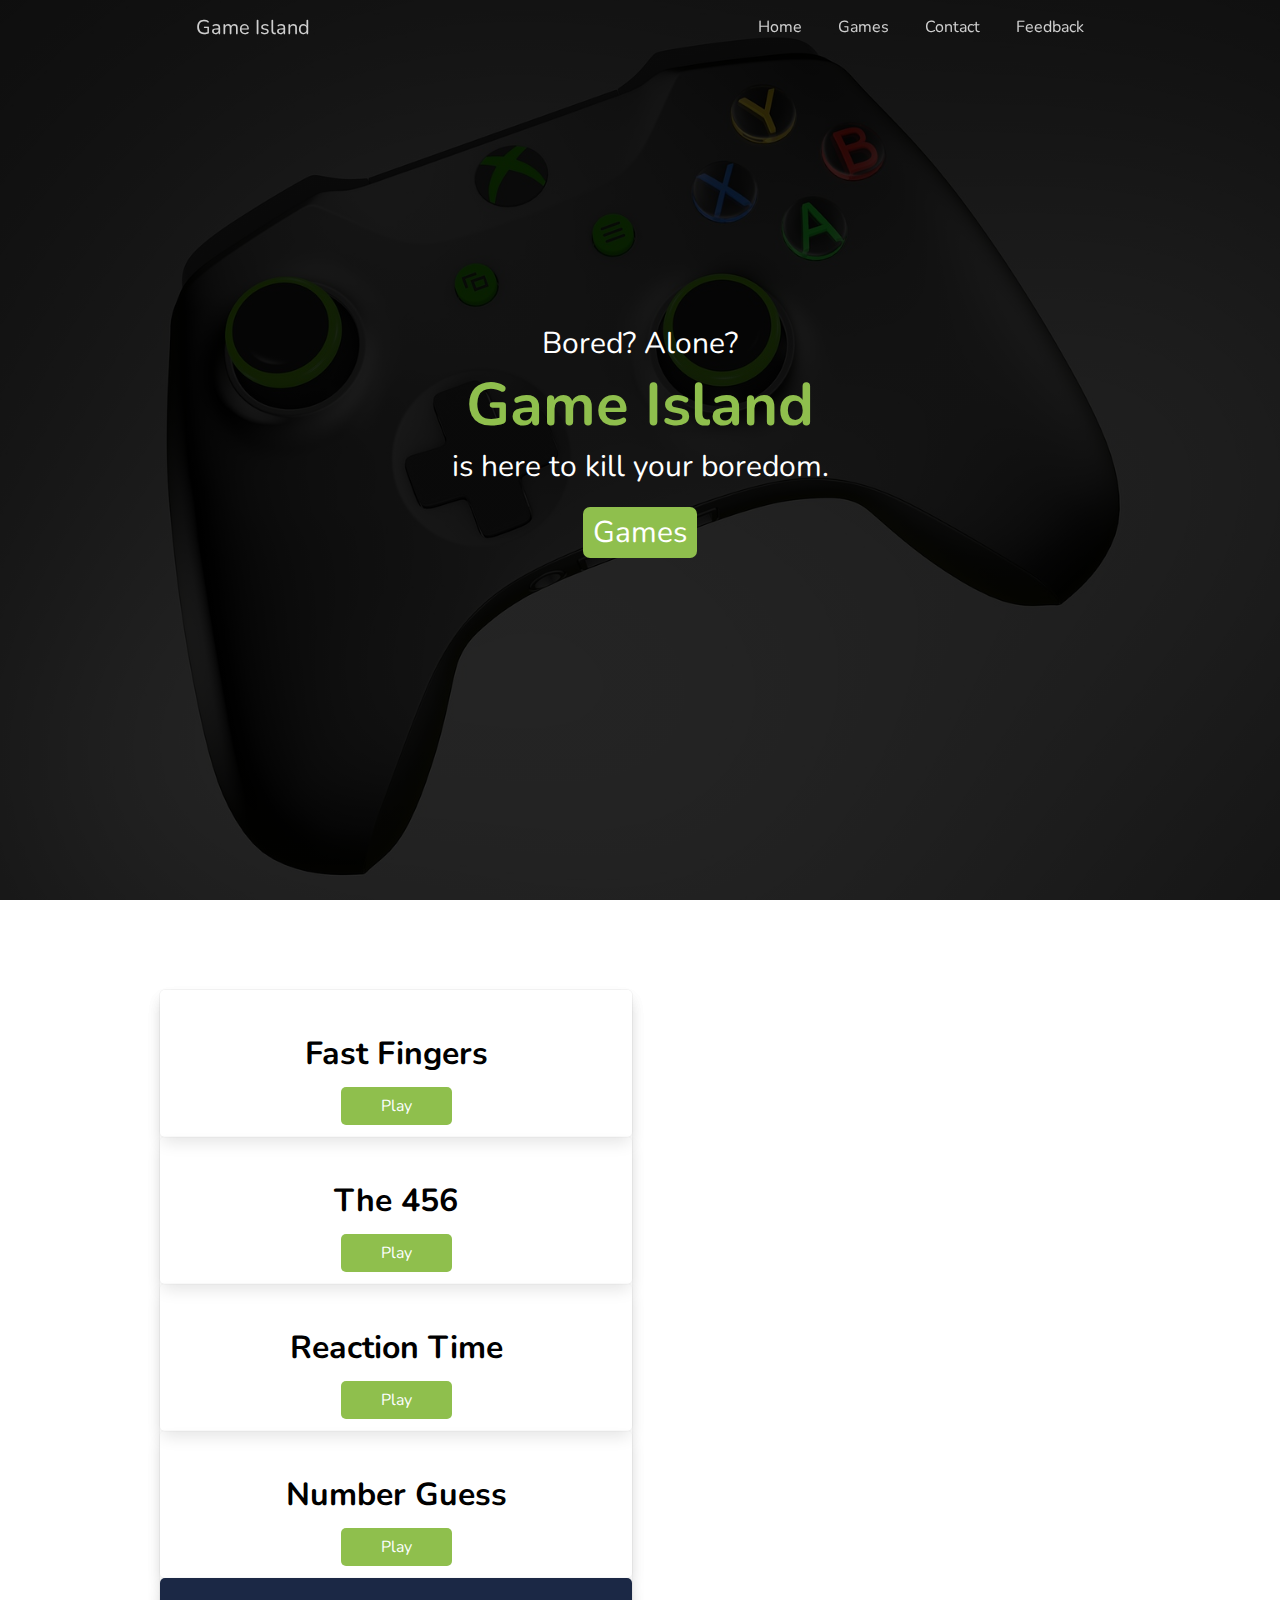
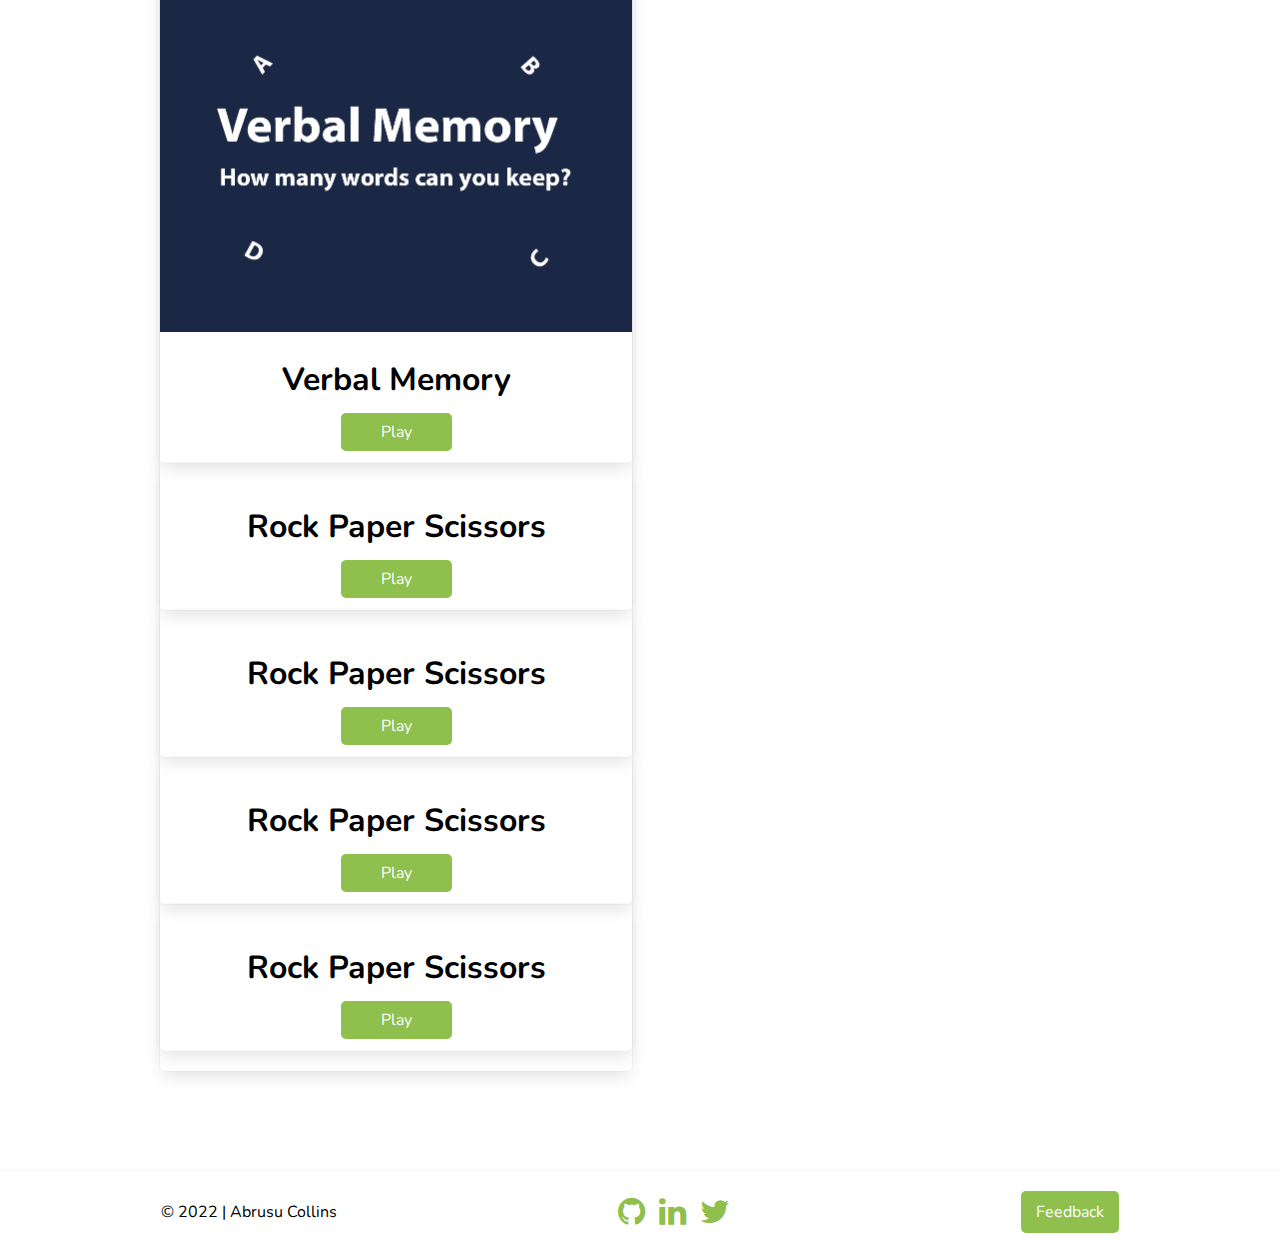
==== Landing/index.html @ 447155a6 "link add" ====
<!DOCTYPE HTML>

<html>
	<head>
		<title>
		Game Island
	</title>
		<meta charset="utf-8" />
		<meta name="viewport" content="width=device-width, initial-scale=1, user-scalable=no" />
		<link rel="stylesheet" href="../styles/index.css" />

    <link rel="apple-touch-icon" sizes="180x180" href="./favicon_io/apple-touch-icon.png">
    <link rel="icon" type="image/png" sizes="32x32" href="./favicon_io/favicon-32x32.png">
    <link rel="icon" type="image/png" sizes="16x16" href="./favicon_io/favicon-16x16.png">
    <link rel="manifest" href="./favicon_io/site.webmanifest">

		<link href="https://fonts.googleapis.com/css2?family=Roboto&display=swap" rel="stylesheet">
	<link rel="stylesheet" href="https://cdnjs.cloudflare.com/ajax/libs/font-awesome/4.7.0/css/font-awesome.min.css"> 
	<link href="https://fonts.googleapis.com/css2?family=Sansita+Swashed:wght@300&display=swap" rel="stylesheet">
    <link href="https://fonts.googleapis.com/css2?family=Nunito:wght@300&display=swap" rel="stylesheet">
	<link rel="preconnect" href="https://fonts.googleapis.com">
	<link rel="preconnect" href="https://fonts.gstatic.com" crossorigin>
	<link href="https://fonts.googleapis.com/css2?family=Space+Grotesk:wght@300&display=swap" rel="stylesheet">
	</head>
		<body>
 
<nav class='nav'>
  <div class='container'>
    <a class='nav-item nav-brand' href='#'>Game Island</a>
    <button class='toggler'>
      <span></span>
      <span></span>
      <span></span>
    </button>
    <div class='nav-collapse'>
      <a class='nav-item nav-link' href='#'>Home</a>
       <a class='nav-item nav-link' href='#games'>Games</a>
        <a class='nav-item nav-link' href='#footer'>Contact</a>
        <a class='nav-item nav-link' href='#footer'>Feedback</a>
      
      
    </div>
  </div>
</nav>

<div class="c">
	<p>Bored? Alone? </p>
    <h1>Game Island</h1>
    <p>is here to kill your boredom.</p>
    <a href="#games">Games</a>

</div>

<div class="games" id="games">
  <div class="gamesinner">
    <div class="fastfingers">
      <img src="../styles/img/KEYBOARD.png" alt="">
      <h1>Fast Fingers</h1>
      <a href="../Fast-Fingers/fastfingers.html" id="play">Play</a>
    </div>

    <div class="456">
      <img src="../styles/img/456img.png" alt="">
      <h1>The 456</h1>
      <a href="../456/456.html" id="play">Play</a>

    </div>

    

    <div class="rt">
      <img src="../styles/img/rt.png" alt="">
      <h1>Reaction Time</h1>
      <a href="../Reaction Time/reactiontime.html" id="play">Play</a>
    </div>
    

    <div class="rps">
      <img src="../styles/img/numberguess.png" alt="">
      <h1>Number Guess</h1>
      <a href="" id="play">Play</a>
    </div>

    <div class="rps">
      <img src="../styles/img/verbalmemory.png" alt="">
      <h1>Verbal Memory</h1>
      <a href="" id="play">Play</a>
    </div>

    <div class="rps">
      <img src="../styles/img/Untitled-1.png" alt="">
      <h1>Rock Paper Scissors</h1>
      <a href="../Rock-Paper-Scissors/rockpaperscissors.html" id="play">Play</a>
    </div>

    <div class="rps">
      <img src="../styles/img/Untitled-1.png" alt="">
      <h1>Rock Paper Scissors</h1>
      <a href="" id="play">Play</a>
    </div>

    <div class="rps">
      <img src="../styles/img/Untitled-1.png" alt="">
      <h1>Rock Paper Scissors</h1>
      <a href="" id="play">Play</a>
    </div>

    <div class="rps">
      <img src="../styles/img/Untitled-1.png" alt="">
      <h1>Rock Paper Scissors</h1>
      <a href="" id="play">Play</a>
    </div>

  
  </div>
</div>
<footer id="footer">
  <p id="year">&copy; 2022 | Abrusu Collins</p>
  <div class="socials">
      <a href="https://github.com/abrusu-collins"><i class="fa fa-github fa-2x"></i></a>
      <a href="https://www.linkedin.com/in/abrusu-collins-359a4416a/"><i class="fa fa-linkedin fa-2x"></i></a>
      <a href="https://twitter.com/devSedem"><i class="fa fa-twitter fa-2x"></i></a>

  </div>
  <a href="mailto:snillochemingson@gmail.com" id="feedback">Feedback</a>
</footer>
<script src="index.js"></script>
</body>
</html>
---- styles/index.css ----
@import url("https://fonts.googleapis.com/css2?family=Raleway&display=swap");
* {
  margin: 0;
  padding: 0;
  scroll-behavior: smooth;
  font-family: "Nunito", sans-serif;
}

html {
  background-color: #ffffff;
  color: #000000;
}

img {
  width: 100%;
}

/* navbar */
.container {
  max-width: 920px;
  margin: 0 auto;
  padding: 0 1rem;
}

.nav {
  width: 100%;
  height: 55px;
  overflow: hidden;
  transition: height 0.5s ease-in-out;
  position: fixed;
}

.nav-brand, .nav-link, .nav-collapse {
  display: inline-block;
}

.nav-brand, .nav-link {
  color: #ffffff;
  text-decoration: none;
  line-height: 55px;
  padding: 0 1rem;
  opacity: 0.8;
  cursor: pointer;
}

.nav-brand {
  font-size: 1.25rem;
}

.nav-link {
  font-size: 1rem;
}

.nav-collapse {
  float: right;
}

.toggler {
  float: right;
  width: 40px;
  height: 18px;
  margin: 18.5px 0;
  background: none;
  border: none;
  outline: none;
  display: none;
  opacity: 0.8;
}

.toggler span {
  display: block;
  width: 90%;
  height: 2px;
  background: #ffffff;
  position: relative;
  transition: 0.25s ease-in-out;
}

.toggler span:nth-child(1) {
  top: -7.5px;
}

.toggler span:nth-child(2) {
  top: 0;
}

.toggler span:nth-child(3) {
  top: 7.5px;
}

.nav-brand:hover, .nav-link:hover, .toggler:hover,
.nav-brand:focus, .nav-link:focus, .toggler:focus {
  opacity: 1;
}

.nav.open .toggler span:nth-child(1) {
  transform: translateY(8.5px) rotate(45deg);
}

.nav.open .toggler span:nth-child(2) {
  transform: translateX(-100%);
  width: 0;
  opacity: 0;
}

.nav.open .toggler span:nth-child(3) {
  transform: translateY(-8.5px) rotate(-45deg);
}

.nav.open {
  height: 54vh;
}

nav.scrolled {
  background: #8fbf4d;
  box-shadow: 0 1px 5px rgba(104, 104, 104, 0.8);
}

@media (max-width: 767px) {
  .nav-collapse, .nav-link {
    float: none;
    display: block;
  }
  .nav-link {
    text-align: center;
  }
  .toggler {
    display: block;
  }
}
/*end of navbar*/
.c img {
  width: 40%;
}

.c {
  background-image: linear-gradient(rgba(0, 0, 0, 0.8), rgba(0, 0, 0, 0.8)), url("./img/greenpad.jpg");
  height: 100vh;
  font-size: 30px;
  background-position: top;
  background-size: cover;
  display: flex;
  flex-direction: column;
  text-align: center;
  align-items: center;
  justify-content: center;
  background-attachment: fixed;
  color: white;
}

.c a {
  color: white;
  text-decoration: none;
  background-color: #8fbf4d;
  padding: 5px 10px;
  border-radius: 7px;
  margin: 20px auto;
}
.c a:hover {
  background-color: #567F3A;
}

.c h1 {
  color: #8fbf4d;
}

.games {
  width: 75%;
  margin: 90px auto 30px auto;
  text-align: center;
  display: grid;
  grid-template-columns: repeat(2, 1fr);
  grid-gap: 1rem;
}
.games div {
  border-radius: 5px;
  box-shadow: 0 0.5em 1em -0.125em rgba(10, 10, 10, 0.1), 0 0 0 1px rgba(10, 10, 10, 0.02);
  padding-bottom: 20px;
}
.games div a {
  color: #fcfeff;
  background-color: #8fbf4d;
  padding: 8px 40px;
  border-radius: 5px;
  text-decoration: none;
}
.games div a:hover {
  background-color: #567F3A;
}
.games div img {
  border-top-left-radius: 5px;
  border-top-right-radius: 5px;
}
.games div h1 {
  margin: 20px auto;
}

footer {
  color: #000;
  margin-top: 100px;
  padding: 20px;
  box-shadow: 0 0.5em 1em -0.125em rgba(10, 10, 10, 0.1), 0 0 0 1px rgba(10, 10, 10, 0.02);
  display: flex;
  align-items: center;
  justify-content: space-around;
}
footer a {
  color: inherit;
  text-decoration: none;
}
footer .socials a {
  color: #8fbf4d;
  margin-right: 10px;
}
footer .socials a:hover {
  color: #567F3A;
}

#feedback {
  padding: 10px 15px;
  border-radius: 5px;
  color: #fcfeff;
  background-color: #8fbf4d;
}
#feedback:hover {
  background-color: #567F3A;
}
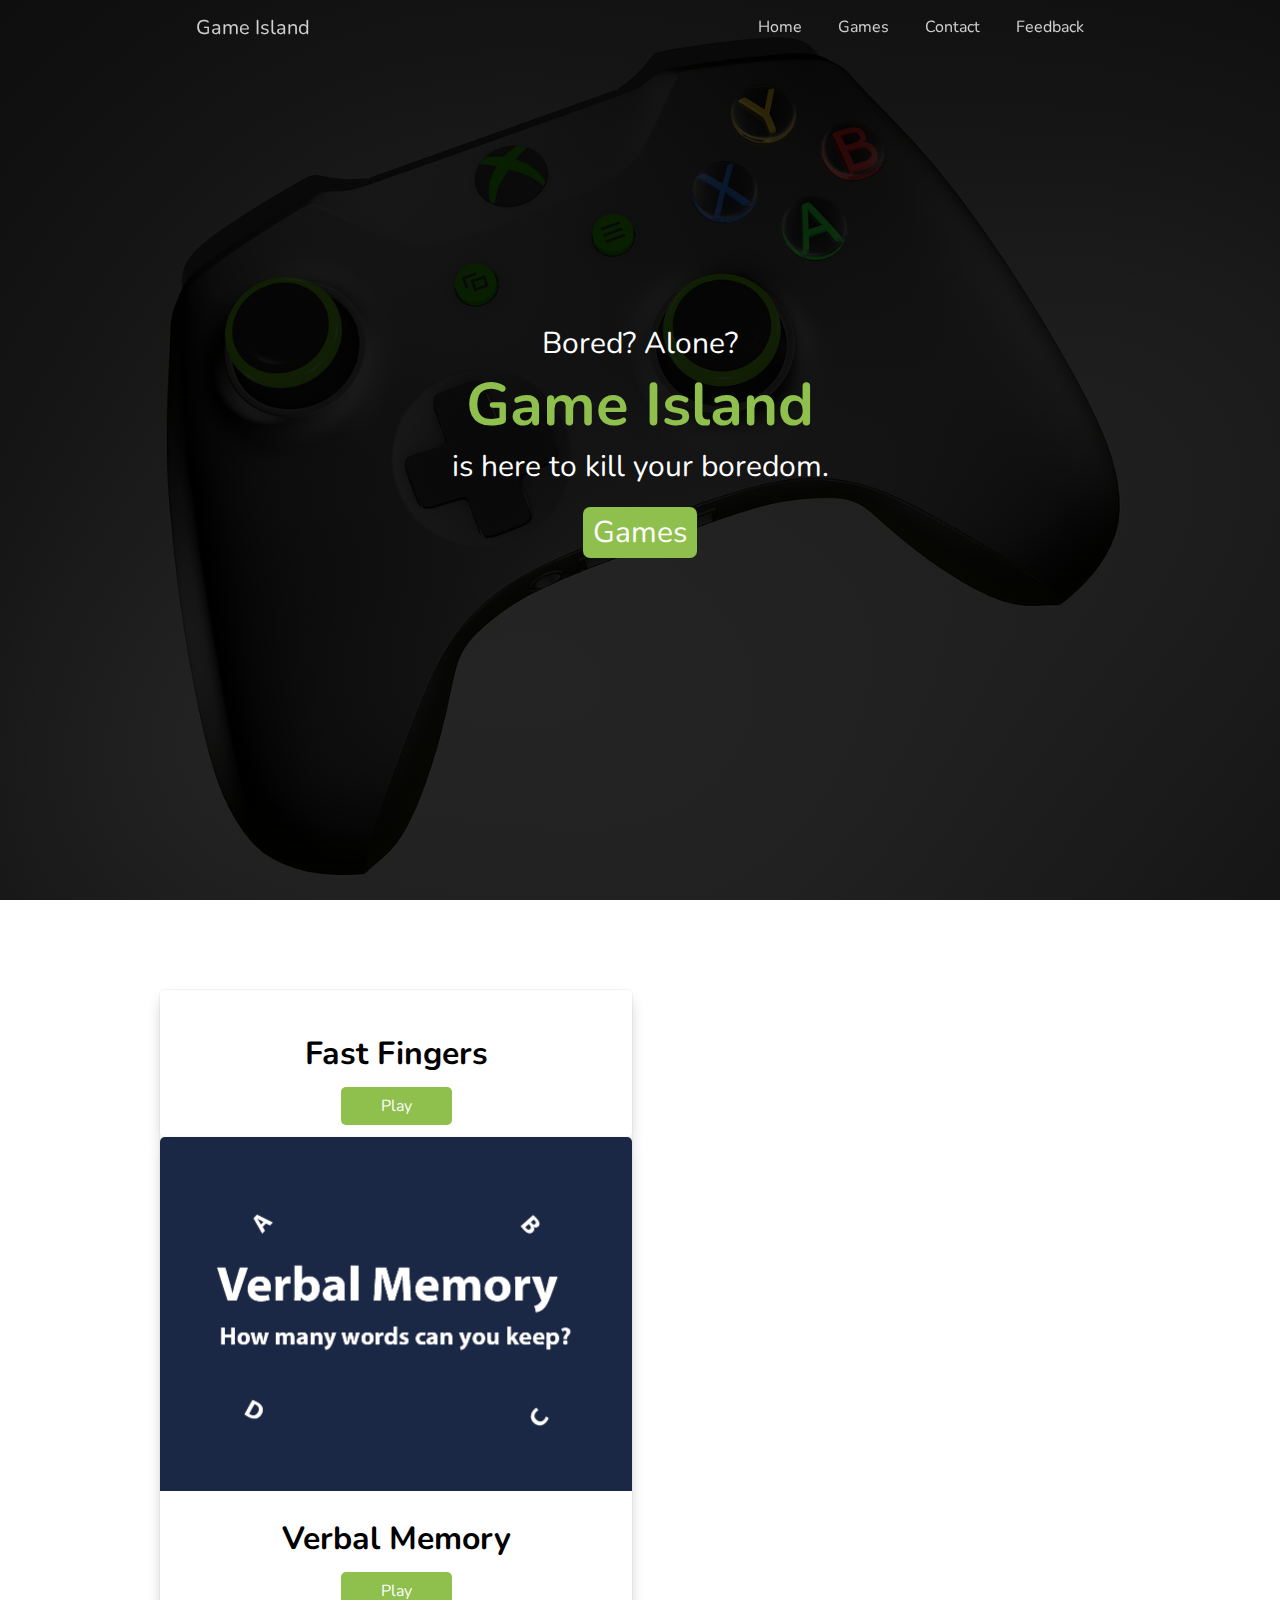
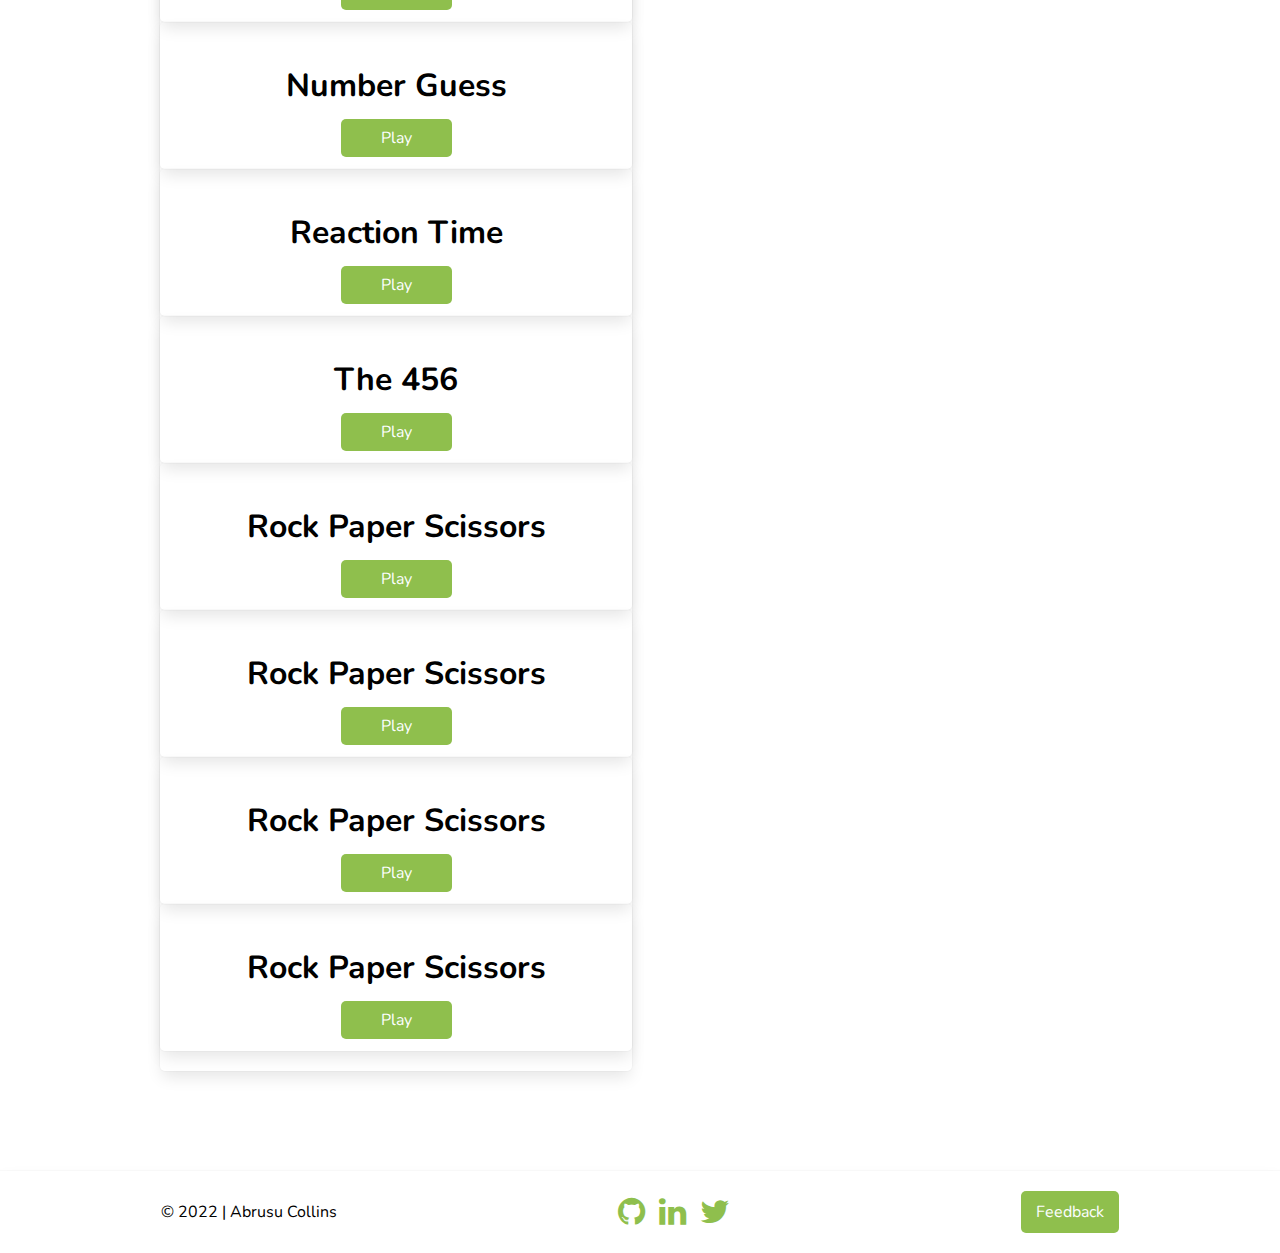
==== commit 81214c48: "changes" ====
--- a/Landing/index.html
+++ b/Landing/index.html
@@ -36,7 +36,7 @@
       <a class='nav-item nav-link' href='#'>Home</a>
        <a class='nav-item nav-link' href='#games'>Games</a>
         <a class='nav-item nav-link' href='#footer'>Contact</a>
-        <a class='nav-item nav-link' href='#footer'>Feedback</a>
+        <a class='nav-item nav-link' href='mailto:snillochemingson@gmail.com'>Feedback</a>
       
       
     </div>
@@ -59,6 +59,24 @@
       <a href="../Fast-Fingers/fastfingers.html" id="play">Play</a>
     </div>
 
+    <div class="rps">
+      <img src="../styles/img/verbalmemory.png" alt="">
+      <h1>Verbal Memory</h1>
+      <a href="" id="play">Play</a>
+    </div>
+
+    <div class="rps">
+      <img src="../styles/img/numberguess.png" alt="">
+      <h1>Number Guess</h1>
+      <a href="../number guess/numberguess.html" id="play">Play</a>
+    </div>
+
+    <div class="rt">
+      <img src="../styles/img/rt.png" alt="">
+      <h1>Reaction Time</h1>
+      <a href="../Reaction Time/reactiontime.html" id="play">Play</a>
+    </div>
+
     <div class="456">
       <img src="../styles/img/456img.png" alt="">
       <h1>The 456</h1>
@@ -67,26 +85,6 @@
     </div>
 
     
-
-    <div class="rt">
-      <img src="../styles/img/rt.png" alt="">
-      <h1>Reaction Time</h1>
-      <a href="../Reaction Time/reactiontime.html" id="play">Play</a>
-    </div>
-    
-
-    <div class="rps">
-      <img src="../styles/img/numberguess.png" alt="">
-      <h1>Number Guess</h1>
-      <a href="" id="play">Play</a>
-    </div>
-
-    <div class="rps">
-      <img src="../styles/img/verbalmemory.png" alt="">
-      <h1>Verbal Memory</h1>
-      <a href="" id="play">Play</a>
-    </div>
-
     <div class="rps">
       <img src="../styles/img/Untitled-1.png" alt="">
       <h1>Rock Paper Scissors</h1>
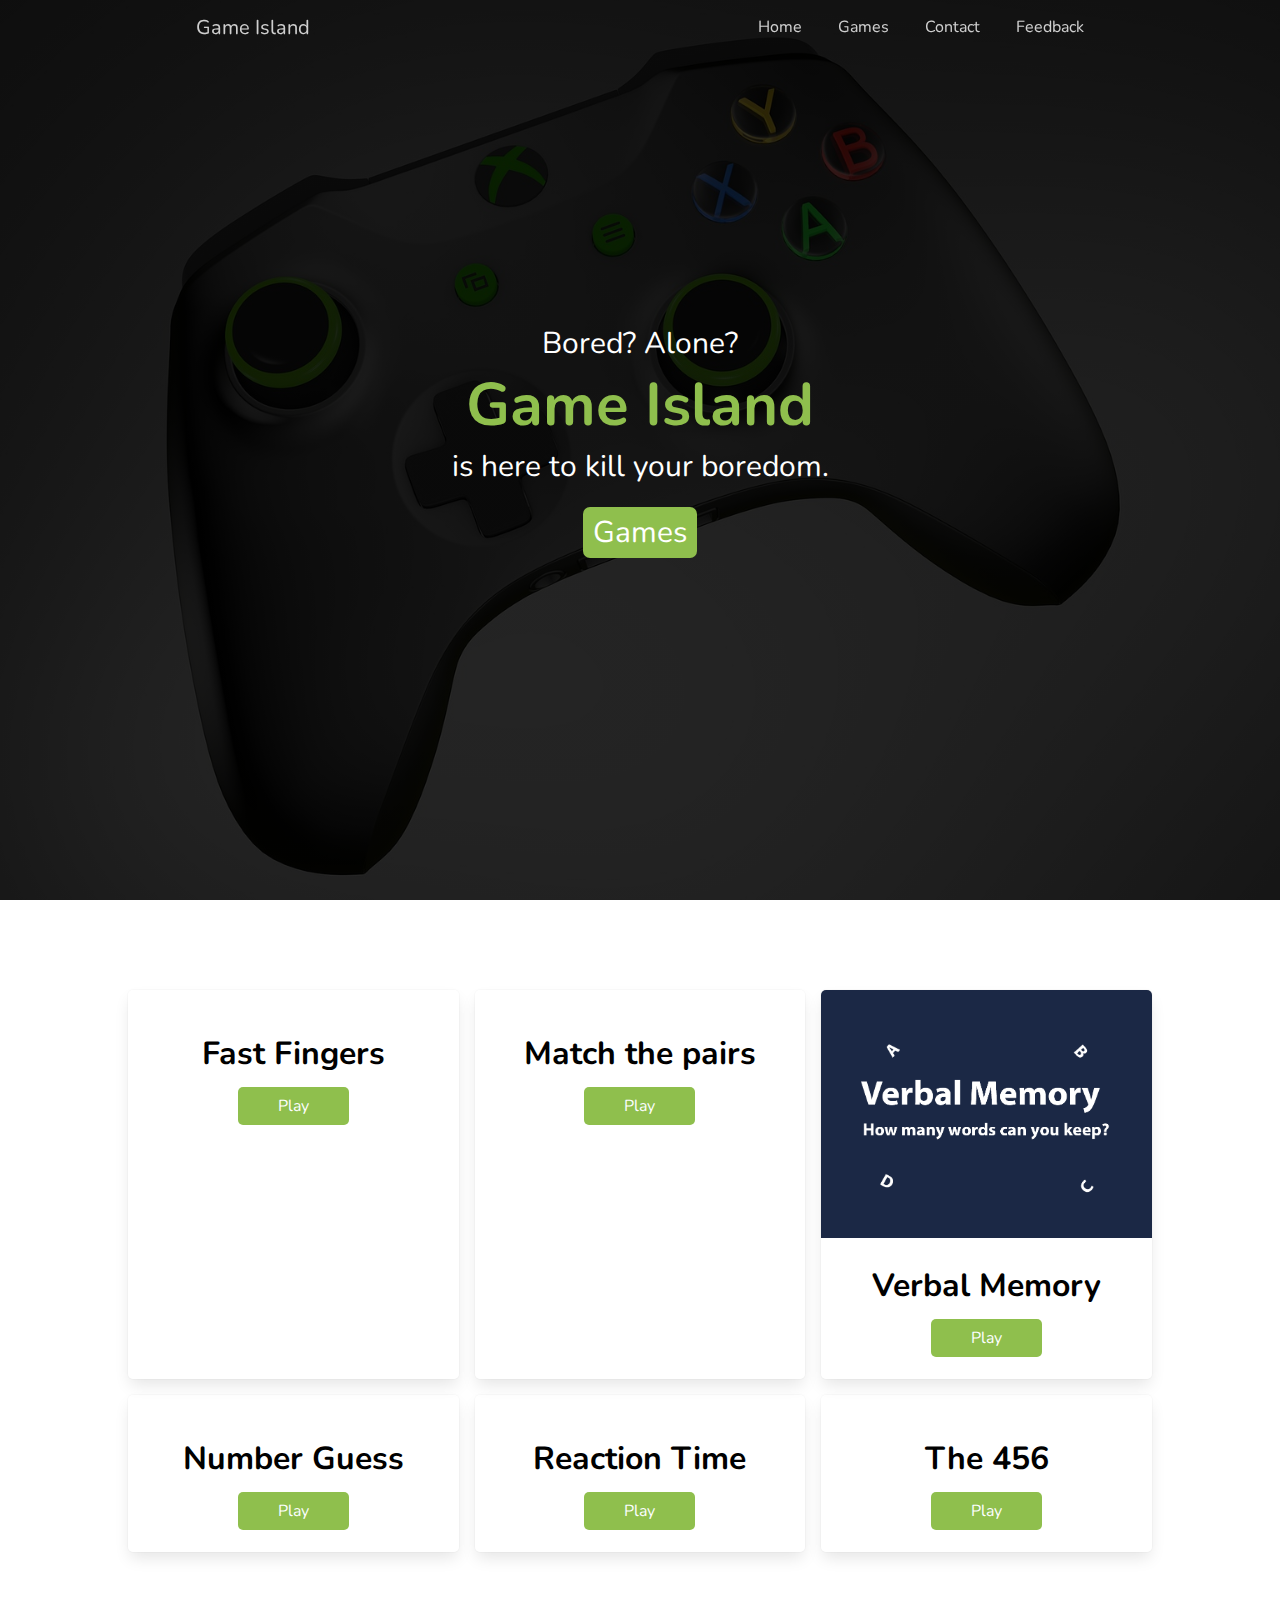
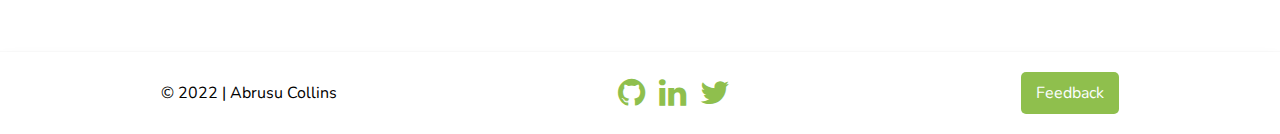
==== commit a74e96b4: "will host on heroku" ====
--- a/Landing/index.html
+++ b/Landing/index.html
@@ -22,7 +22,7 @@
 	<link rel="preconnect" href="https://fonts.gstatic.com" crossorigin>
 	<link href="https://fonts.googleapis.com/css2?family=Space+Grotesk:wght@300&display=swap" rel="stylesheet">
 	</head>
-		<body>
+		<body onload="loadfunction()">
  
 <nav class='nav'>
   <div class='container'>
@@ -43,6 +43,10 @@
   </div>
 </nav>
 
+<div class="loader">
+  <p><i class="fa fa-gamepad fa-3x fa-spin"></i></p>
+</div>
+
 <div class="c">
 	<p>Bored? Alone? </p>
     <h1>Game Island</h1>
@@ -58,11 +62,16 @@
       <h1>Fast Fingers</h1>
       <a href="../Fast-Fingers/fastfingers.html" id="play">Play</a>
     </div>
-
+    <div class="mtp">
+      <img src="../styles/img/Untitled-1.png" alt="">
+      <h1>Match the pairs</h1>
+      <a href="../Rock-Paper-Scissors/rockpaperscissors.html" id="play">Play</a>
+    </div>
+    
     <div class="rps">
       <img src="../styles/img/verbalmemory.png" alt="">
       <h1>Verbal Memory</h1>
-      <a href="" id="play">Play</a>
+      <a href="../verbal memory/verbalmemory.html" id="play">Play</a>
     </div>
 
     <div class="rps">
@@ -84,32 +93,6 @@
 
     </div>
 
-    
-    <div class="rps">
-      <img src="../styles/img/Untitled-1.png" alt="">
-      <h1>Rock Paper Scissors</h1>
-      <a href="../Rock-Paper-Scissors/rockpaperscissors.html" id="play">Play</a>
-    </div>
-
-    <div class="rps">
-      <img src="../styles/img/Untitled-1.png" alt="">
-      <h1>Rock Paper Scissors</h1>
-      <a href="" id="play">Play</a>
-    </div>
-
-    <div class="rps">
-      <img src="../styles/img/Untitled-1.png" alt="">
-      <h1>Rock Paper Scissors</h1>
-      <a href="" id="play">Play</a>
-    </div>
-
-    <div class="rps">
-      <img src="../styles/img/Untitled-1.png" alt="">
-      <h1>Rock Paper Scissors</h1>
-      <a href="" id="play">Play</a>
-    </div>
-
-  
   </div>
 </div>
 <footer id="footer">
--- a/styles/index.css
+++ b/styles/index.css
@@ -4,6 +4,20 @@
   padding: 0;
   scroll-behavior: smooth;
   font-family: "Nunito", sans-serif;
+}
+
+.loader {
+  font-size: 30px;
+  color: #8fbf4d;
+  position: fixed;
+  top: 0;
+  left: 0;
+  width: 100%;
+  height: 100vh;
+  z-index: 999999;
+  display: flex;
+  align-items: center;
+  justify-content: center;
 }
 
 html {
@@ -165,33 +179,39 @@
 }
 
 .games {
-  width: 75%;
   margin: 90px auto 30px auto;
   text-align: center;
+  display: flex;
+  align-items: center;
+  justify-content: center;
+}
+.games .gamesinner {
+  width: 80%;
+  margin: auto;
   display: grid;
-  grid-template-columns: repeat(2, 1fr);
+  grid-template-columns: repeat(3, 1fr);
   grid-gap: 1rem;
 }
-.games div {
+.games .gamesinner div {
   border-radius: 5px;
   box-shadow: 0 0.5em 1em -0.125em rgba(10, 10, 10, 0.1), 0 0 0 1px rgba(10, 10, 10, 0.02);
-  padding-bottom: 20px;
-}
-.games div a {
+  padding-bottom: 30px;
+}
+.games .gamesinner div a {
   color: #fcfeff;
   background-color: #8fbf4d;
   padding: 8px 40px;
   border-radius: 5px;
   text-decoration: none;
 }
-.games div a:hover {
+.games .gamesinner div a:hover {
   background-color: #567F3A;
 }
-.games div img {
+.games .gamesinner div img {
   border-top-left-radius: 5px;
   border-top-right-radius: 5px;
 }
-.games div h1 {
+.games .gamesinner div h1 {
   margin: 20px auto;
 }
 
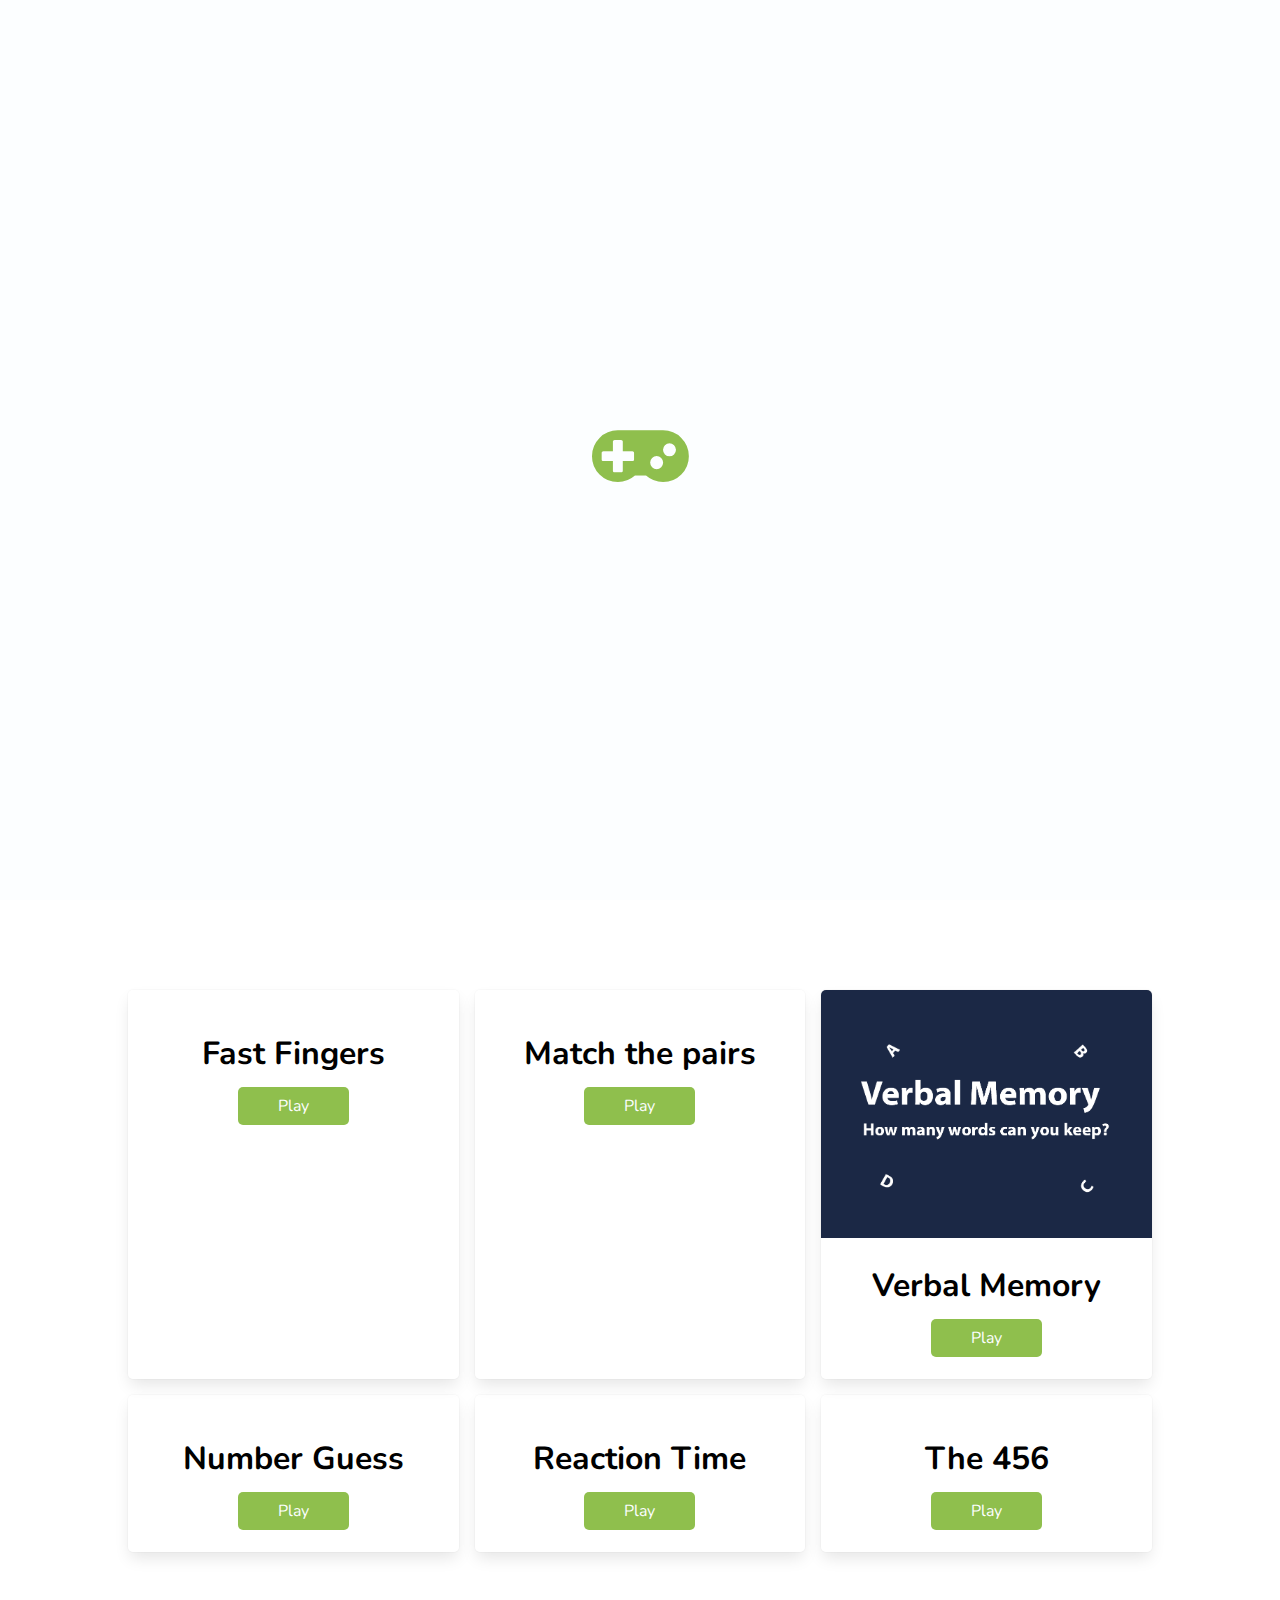
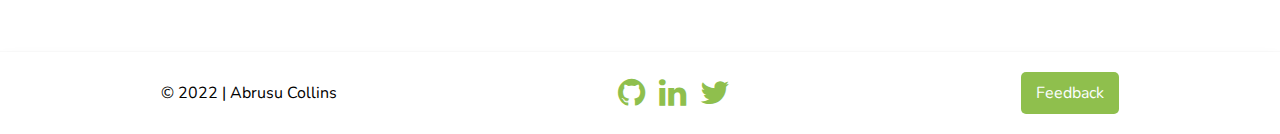
==== commit ef3fcacb: "Debugs" ====
--- a/Landing/index.html
+++ b/Landing/index.html
@@ -13,7 +13,7 @@
     <link rel="icon" type="image/png" sizes="32x32" href="./favicon_io/favicon-32x32.png">
     <link rel="icon" type="image/png" sizes="16x16" href="./favicon_io/favicon-16x16.png">
     <link rel="manifest" href="./favicon_io/site.webmanifest">
-
+    <script src="https://code.jquery.com/jquery-3.6.0.js" integrity="sha256-H+K7U5CnXl1h5ywQfKtSj8PCmoN9aaq30gDh27Xc0jk=" crossorigin="anonymous"></script>
 		<link href="https://fonts.googleapis.com/css2?family=Roboto&display=swap" rel="stylesheet">
 	<link rel="stylesheet" href="https://cdnjs.cloudflare.com/ajax/libs/font-awesome/4.7.0/css/font-awesome.min.css"> 
 	<link href="https://fonts.googleapis.com/css2?family=Sansita+Swashed:wght@300&display=swap" rel="stylesheet">
@@ -22,7 +22,7 @@
 	<link rel="preconnect" href="https://fonts.gstatic.com" crossorigin>
 	<link href="https://fonts.googleapis.com/css2?family=Space+Grotesk:wght@300&display=swap" rel="stylesheet">
 	</head>
-		<body onload="loadfunction()">
+		<body>
  
 <nav class='nav'>
   <div class='container'>
@@ -65,7 +65,7 @@
     <div class="mtp">
       <img src="../styles/img/Untitled-1.png" alt="">
       <h1>Match the pairs</h1>
-      <a href="../Rock-Paper-Scissors/rockpaperscissors.html" id="play">Play</a>
+      <a href="../Match the pairs/mtp.html" id="play">Play</a>
     </div>
     
     <div class="rps">
--- a/styles/index.css
+++ b/styles/index.css
@@ -9,6 +9,7 @@
 .loader {
   font-size: 30px;
   color: #8fbf4d;
+  background-color: #fcfeff;
   position: fixed;
   top: 0;
   left: 0;
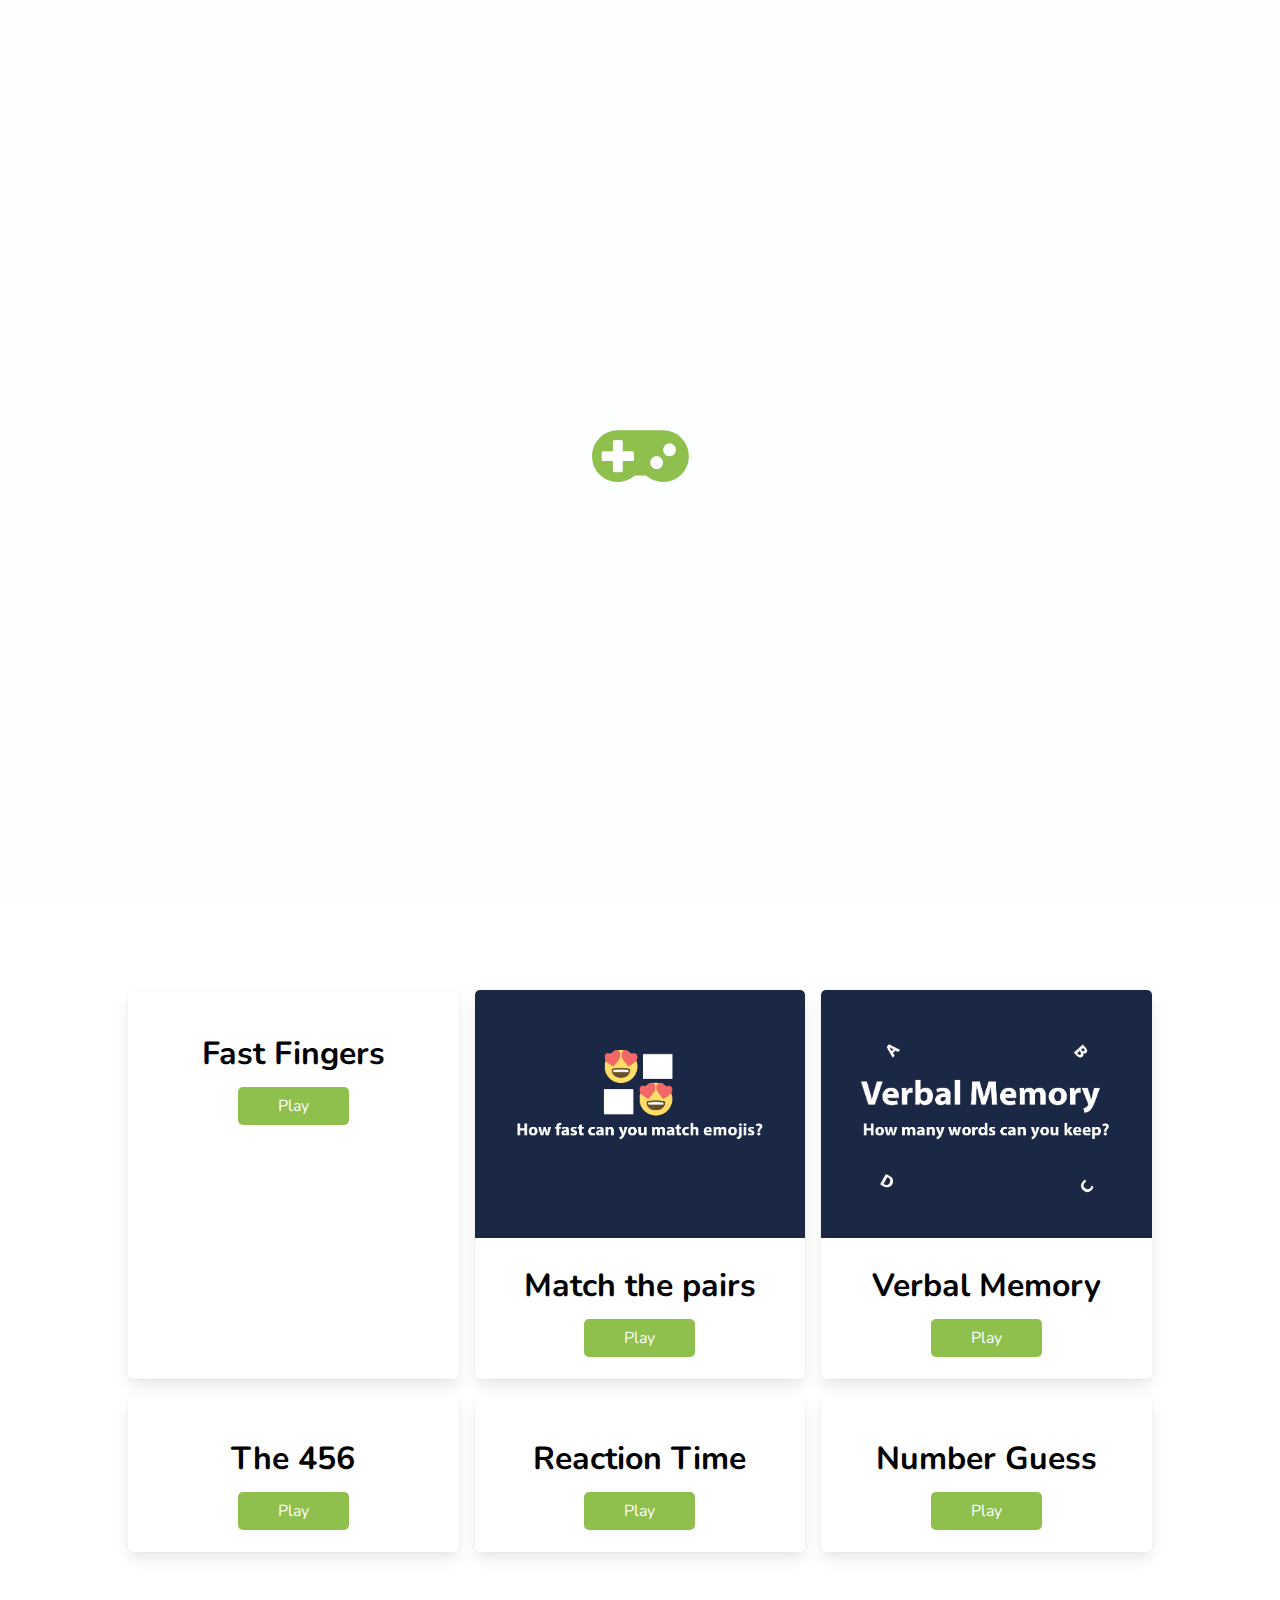
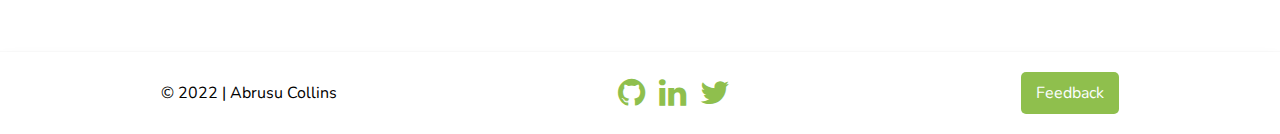
==== commit 5bbed7e6: "game arrangement change" ====
--- a/Landing/index.html
+++ b/Landing/index.html
@@ -68,16 +68,16 @@
       <a href="../Match the pairs/mtp.html" id="play">Play</a>
     </div>
     
-    <div class="rps">
+    <div class="vm">
       <img src="../styles/img/verbalmemory.png" alt="">
       <h1>Verbal Memory</h1>
       <a href="../verbal memory/verbalmemory.html" id="play">Play</a>
     </div>
+    <div class="456">
+      <img src="../styles/img/456img.png" alt="">
+      <h1>The 456</h1>
+      <a href="../456/456.html" id="play">Play</a>
 
-    <div class="rps">
-      <img src="../styles/img/numberguess.png" alt="">
-      <h1>Number Guess</h1>
-      <a href="../number guess/numberguess.html" id="play">Play</a>
     </div>
 
     <div class="rt">
@@ -86,12 +86,15 @@
       <a href="../Reaction Time/reactiontime.html" id="play">Play</a>
     </div>
 
-    <div class="456">
-      <img src="../styles/img/456img.png" alt="">
-      <h1>The 456</h1>
-      <a href="../456/456.html" id="play">Play</a>
+    <div class="ng">
+      <img src="../styles/img/numberguess.png" alt="">
+      <h1>Number Guess</h1>
+      <a href="../number guess/numberguess.html" id="play">Play</a>
+    </div>
 
-    </div>
+    
+
+    
 
   </div>
 </div>
--- a/styles/index.css
+++ b/styles/index.css
@@ -143,6 +143,10 @@
     display: block;
   }
 }
+.background {
+  background: #8fbf4d;
+}
+
 /*end of navbar*/
 .c img {
   width: 40%;
@@ -245,4 +249,81 @@
 }
 #feedback:hover {
   background-color: #567F3A;
+}
+
+@media screen and (max-width: 391px) {
+  .c {
+    font-size: 25px;
+    height: 75vh;
+  }
+}
+@media screen and (max-width: 992px) {
+  .games {
+    width: 90%;
+  }
+  .games .gamesinner {
+    width: 100%;
+  }
+}
+@media screen and (max-width: 927px) {
+  .games {
+    width: 90%;
+  }
+  .games .gamesinner {
+    width: 75%;
+    grid-template-columns: repeat(2, 1fr);
+  }
+}
+@media screen and (max-width: 766px) {
+  .games {
+    width: 90%;
+  }
+  .games .gamesinner {
+    width: 90%;
+    grid-template-columns: repeat(2, 1fr);
+  }
+}
+@media screen and (max-width: 636px) {
+  .games {
+    width: 95%;
+  }
+  .games .gamesinner {
+    width: 100%;
+    grid-template-columns: repeat(2, 1fr);
+  }
+}
+@media screen and (max-width: 560px) {
+  .games {
+    width: 95%;
+  }
+  .games .gamesinner {
+    width: 60%;
+    grid-template-columns: repeat(1, 1fr);
+  }
+}
+@media screen and (max-width: 490px) {
+  .games {
+    width: 95%;
+  }
+  .games .gamesinner {
+    width: 70%;
+    grid-template-columns: repeat(1, 1fr);
+  }
+}
+@media screen and (max-width: 390px) {
+  .games {
+    width: 95%;
+  }
+  .games .gamesinner {
+    width: 80%;
+    grid-template-columns: repeat(1, 1fr);
+  }
+}
+@media screen and (max-width: 582px) {
+  footer {
+    flex-direction: column;
+  }
+  .socials {
+    margin: 20px auto;
+  }
 }